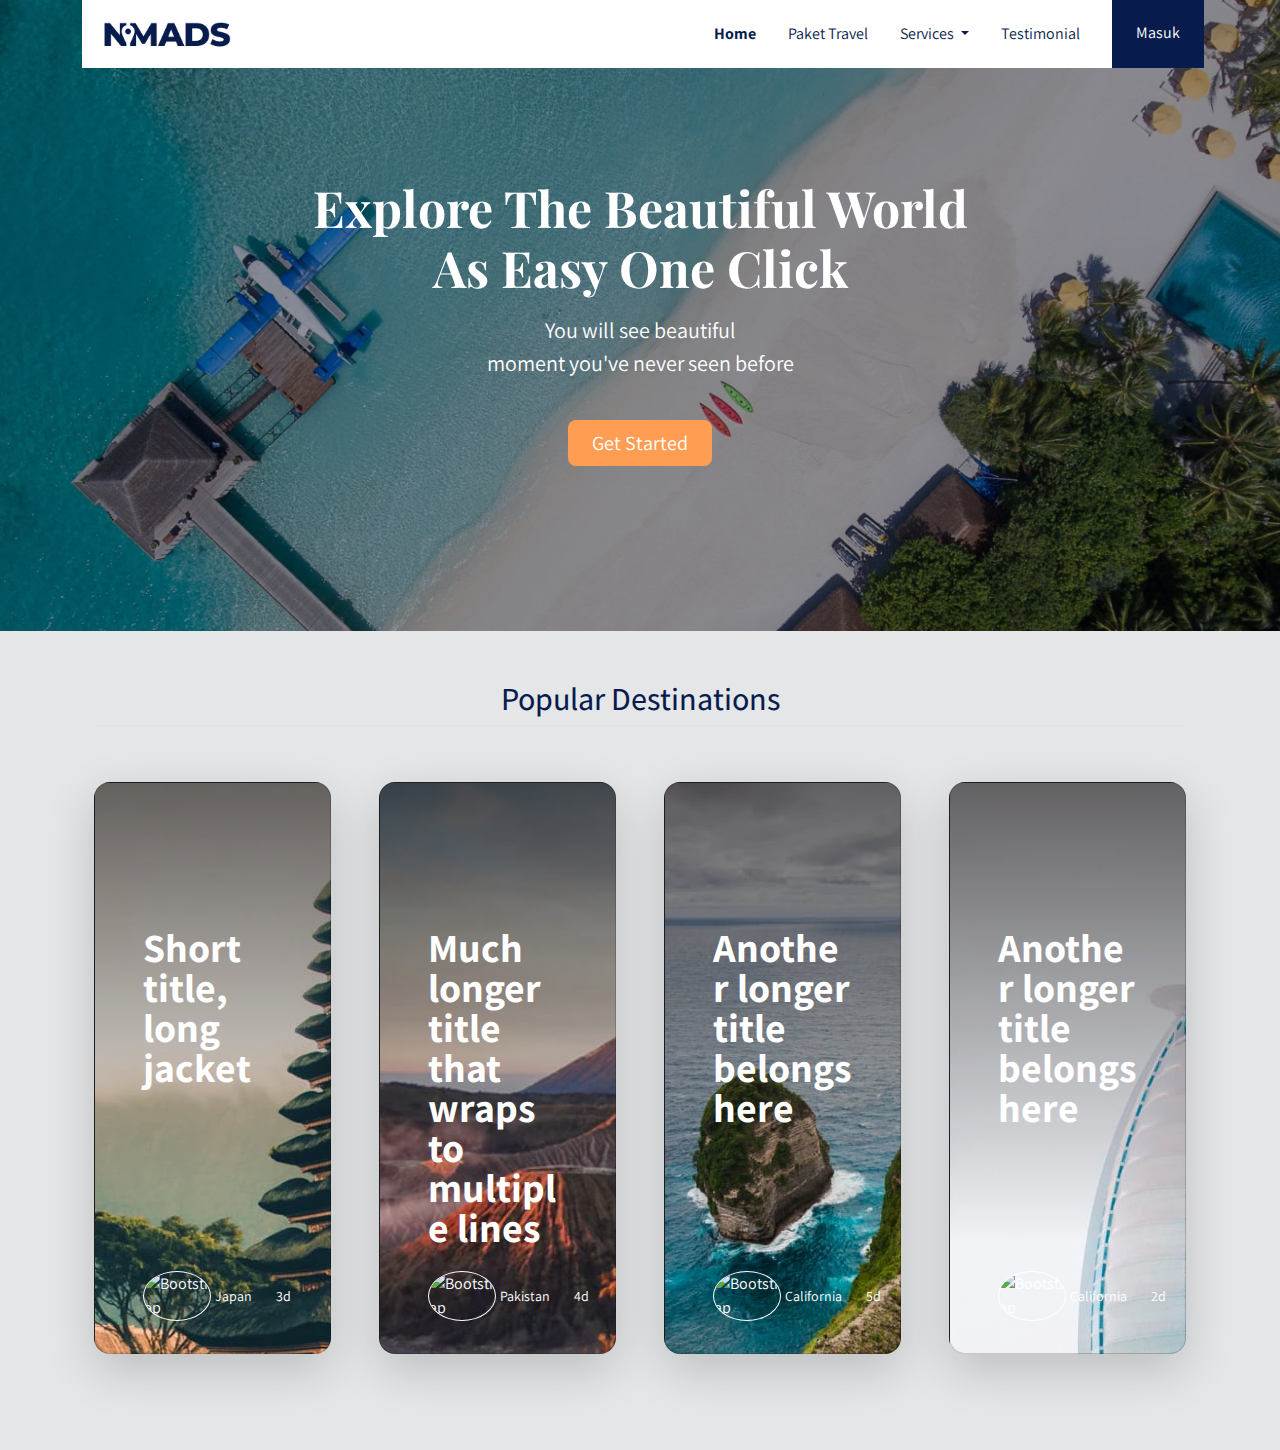
==== index.html @ 05de445e "Add popular destinations section & Remove stats section temporary until figured out" ====
<!doctype html>
<html lang="en">
<head>
    <meta charset="UTF-8">
    <meta name="viewport"
          content="width=device-width, user-scalable=no, initial-scale=1.0, maximum-scale=1.0, minimum-scale=1.0">
    <meta http-equiv="X-UA-Compatible" content="ie=edge">
    <title>Document</title>
    <link rel="stylesheet" href="frontend/libraries/bootstrap/css/bootstrap.css">
    <link rel="preconnect" href="https://fonts.googleapis.com">
    <link rel="preconnect" href="https://fonts.gstatic.com" crossorigin>
    <link href="https://fonts.googleapis.com/css2?family=Assistant:wght@200;300;400;500;600;700;800&family=Playfair+Display:ital,wght@0,400;0,500;0,600;0,700;0,800;1,400;1,500;1,600&display=swap"
          rel="stylesheet">
    <link rel="stylesheet" href="https://cdnjs.cloudflare.com/ajax/libs/font-awesome/6.2.0/css/all.min.css" integrity="sha512-xh6O/CkQoPOWDdYTDqeRdPCVd1SpvCA9XXcUnZS2FmJNp1coAFzvtCN9BmamE+4aHK8yyUHUSCcJHgXloTyT2A==" crossorigin="anonymous" referrerpolicy="no-referrer" />
    <link rel="stylesheet" href="frontend/styles/main.css">
</head>
<body>
<!-- Navbar desktop -->
<div class="container d-none d-md-none d-lg-block">
    <nav class="navbar navbar-expand-lg navbar-light bg-white">
        <div class="container-fluid">
            <a class="navbar-brand mx-md-2" href="#">
                <img src="frontend/images/logo@2x.png" alt="">
            </a>
            <button class="navbar-toggler" type="button" data-bs-toggle="collapse" data-bs-target="#navbarNavDropdown"
                    aria-controls="navbarNavDropdown" aria-expanded="false" aria-label="Toggle navigation">
                <span class="navbar-toggler-icon"></span>
            </button>
            <div class="collapse navbar-collapse" id="navbarNavDropdown">
                <ul class="navbar-nav ms-auto me-3">
                    <li class="nav-item mx-md-2">
                        <a class="nav-link active" aria-current="page" href="#">Home</a>
                    </li>
                    <li class="nav-item mx-md-2">
                        <a class="nav-link" href="#">Paket Travel</a>
                    </li>
                    <li class="nav-item dropdown mx-md-2">
                        <a class="nav-link dropdown-toggle" href="#" id="navbarDropdownMenuLink" role="button"
                           data-bs-toggle="dropdown" aria-expanded="false">
                            Services
                        </a>
                        <ul class="dropdown-menu" aria-labelledby="navbarDropdownMenuLink">
                            <li><a class="dropdown-item" href="#">Action</a></li>
                            <li><a class="dropdown-item" href="#">Another action</a></li>
                            <li><a class="dropdown-item" href="#">Something else here</a></li>
                        </ul>
                    </li>
                    <li class="nav-item mx-md-2">
                        <a class="nav-link" href="#">Testimonial</a>
                    </li>
                </ul>
                <!-- Mobile Button -->
                <form action="" class="form-inline d-sm-block d-lg-none mx-md-2">
                    <div class="d-grid">
                        <button class="btn btn-login-mobile mt-sm-0 px-4 my-2 btn-lg" type="button">Masuk</button>
                    </div>
                </form>

                <!-- Desktop Button -->
                <form action="" class="form-inline my-2 my-lg-0 d-none d-lg-block">
                    <button class="btn btn-login-desktop btn-navbar-right my-2 my-sm-0 px-4">
                        Masuk
                    </button>
                </form>
            </div>
        </div>
    </nav>
</div>

<!--Navbar mobile -->
<div class="d-lg-none">
    <nav class="navbar navbar-expand-lg navbar-light bg-white sticky-top">
        <div class="container-fluid">
            <a class="navbar-brand mx-md-2" href="#">
                <img src="frontend/images/logo@2x.png" alt="">
            </a>
            <button class="navbar-toggler" type="button" data-bs-toggle="collapse" data-bs-target="#navbarNavDropdown"
                    aria-controls="navbarNavDropdown" aria-expanded="false" aria-label="Toggle navigation">
                <span class="navbar-toggler-icon"></span>
            </button>
            <div class="collapse navbar-collapse" id="navbarNavDropdown">
                <ul class="navbar-nav ms-auto me-3">
                    <li class="nav-item mx-md-2">
                        <a class="nav-link active" aria-current="page" href="#">Home</a>
                    </li>
                    <li class="nav-item mx-md-2">
                        <a class="nav-link" href="#">Paket Travel</a>
                    </li>
                    <li class="nav-item dropdown mx-md-2">
                        <a class="nav-link dropdown-toggle" href="#" id="navbarDropdownMenuLink" role="button" data-bs-toggle="dropdown" aria-expanded="false">
                            Services
                        </a>
                        <ul class="dropdown-menu" aria-labelledby="navbarDropdownMenuLink">
                            <li><a class="dropdown-item" href="#">Action</a></li>
                            <li><a class="dropdown-item" href="#">Another action</a></li>
                            <li><a class="dropdown-item" href="#">Something else here</a></li>
                        </ul>
                    </li>
                    <li class="nav-item mx-md-2">
                        <a class="nav-link" href="#">Testimonial</a>
                    </li>
                </ul>
                <!-- Mobile Button -->
                <form action="" class="form-inline d-sm-block d-lg-none mx-md-2">
                    <div class="d-grid">
                        <button class="btn btn-login-mobile" type="button">Masuk</button>
                    </div>
                </form>
            </div>
        </div>
    </nav>
</div>


<!-- Header -->
<header class="text-center">
    <h1>
        Explore The Beautiful World <br> As Easy One Click
    </h1>
    <p class="mt-3">You will see beautiful <br> moment you've never seen before</p>
    <a href="#" class="btn-get-started btn px-4 mt-4 border-0 btn-lg">
        Get Started
    </a>
</header>
<main>

<!-- Popular section-->
    <section class="section-popular" id="popular">
        <div class="container px-4 py-5" id="custom-cards">
            <h2 class="pb-2 border-bottom text-center section-popular-heading">Popular Destinations</h2>
            <div class="row row-cols-1 row-cols-lg-4 align-items-stretch g-5 py-5">
                <div class="col">
                    <a href="#" class="text-decoration-none">
                    <div class="card card-cover h-100 overflow-hidden text-bg-dark rounded-4 shadow-lg" style="background-image: url('frontend/images/travel-1@2x.jpg'); background-repeat: no-repeat;">
                        <div class="d-flex flex-column h-100 p-5 pb-3 text-white text-shadow-1">
                            <h2 class="pt-5 mt-5 mb-4 display-6 lh-1 fw-bold">Short title, long jacket</h2>
                            <ul class="d-flex list-unstyled mt-auto">
                                <li class="me-auto">
                                    <img src="https://randomuser.me/api/portraits/med/men/72.jpg" alt="Bootstrap" width="32" height="32" class="rounded-circle border border-white">
                                </li>
                                <li class="d-flex align-items-center me-3">
                                    <i class="fa-solid fa-map-pin me-1"></i>
                                    <small>Japan</small>
                                </li>
                                <li class="d-flex align-items-center">
                                    <i class="fa-solid fa-calendar-days me-2"></i>
                                    <small>3d</small>
                                </li>
                            </ul>
                        </div>
                    </div>
                    </a>
                </div>

                <div class="col">
                    <a href="#" class="text-decoration-none">
                    <div class="card card-cover h-100 overflow-hidden text-bg-dark rounded-4 shadow-lg" style="background-image: url('frontend/images/travel-2@2x.jpg'); background-repeat: no-repeat">
                        <div class="d-flex flex-column h-100 p-5 pb-3 text-white text-shadow-1">
                            <h2 class="pt-5 mt-5 mb-4 display-6 lh-1 fw-bold">Much longer title that wraps to multiple lines</h2>
                            <ul class="d-flex list-unstyled mt-auto">
                                <li class="me-auto">
                                    <img src="https://randomuser.me/api/portraits/med/men/75.jpg" alt="Bootstrap" width="32" height="32" class="rounded-circle border border-white">
                                </li>
                                <li class="d-flex align-items-center me-3">
                                    <i class="fa-solid fa-map-pin me-1"></i>
                                    <small>Pakistan</small>
                                </li>
                                <li class="d-flex align-items-center">
                                    <i class="fa-solid fa-calendar-days me-2"></i>
                                    <small>4d</small>
                                </li>
                            </ul>
                        </div>
                    </div>
                    </a>
                </div>
                <div class="col">
                    <a href="#" class="text-decoration-none">
                    <div class="card card-cover h-100 overflow-hidden text-bg-dark rounded-4 shadow-lg" style="background-image: url('frontend/images/travel-3@2x.jpg'); background-repeat: no-repeat;">
                        <div class="d-flex flex-column h-100 p-5 pb-3 text-shadow-1">
                            <h2 class="pt-5 mt-5 mb-4 display-6 lh-1 fw-bold">Another longer title belongs here</h2>
                            <ul class="d-flex list-unstyled mt-auto">
                                <li class="me-auto">
                                    <img src="https://randomuser.me/api/portraits/med/men/71.jpg" alt="Bootstrap" width="32" height="32" class="rounded-circle border border-white">
                                </li>
                                <li class="d-flex align-items-center me-3">
                                    <i class="fa-solid fa-map-pin me-1"></i>
                                    <small>California</small>
                                </li>
                                <li class="d-flex align-items-center">
                                    <i class="fa-solid fa-calendar-days me-2"></i>
                                    <small>5d</small>
                                </li>
                            </ul>
                        </div>
                    </div>
                    </a>
                </div>
                <div class="col">
                    <a href="#" class="text-decoration-none">
                        <div class="card card-cover h-100 overflow-hidden text-bg-dark rounded-4 shadow-lg" style="background-image: url('frontend/images/travel-4@2x.jpg'); background-repeat: no-repeat;">
                            <div class="d-flex flex-column h-100 p-5 pb-3 text-shadow-1">
                                <h2 class="pt-5 mt-5 mb-4 display-6 lh-1 fw-bold">Another longer title belongs here</h2>
                                <ul class="d-flex list-unstyled mt-auto">
                                    <li class="me-auto">
                                        <img src="https://randomuser.me/api/portraits/med/men/80.jpg" alt="Bootstrap" width="32" height="32" class="rounded-circle border border-white">
                                    </li>
                                    <li class="d-flex align-items-center me-3">
                                        <i class="fa-solid fa-map-pin me-1"></i>
                                        <small>California</small>
                                    </li>
                                    <li class="d-flex align-items-center">
                                        <i class="fa-solid fa-calendar-days me-2"></i>
                                        <small>2d</small>
                                    </li>
                                </ul>
                            </div>
                        </div>
                    </a>
                </div>
            </div>
        </div>
    </section>
</main>


<script src="frontend/libraries/jquery/jquery-3.6.1.min.js"></script>
<script src="frontend/libraries/bootstrap/js/bootstrap.bundle.js"></script>
<script src="frontend/libraries/retina-js/retina.min.js"></script>
</body>
</html>
---- frontend/styles/main.css ----
body {
  background-color: #E4E6E8;
  font-family: "Assistant", sans-serif;
  color: #071C4D;
}

.navbar-brand img {
  max-height: 40px;
}

.navbar-light .navbar-nav .nav-link {
  color: #071C4D;
}
.navbar-light .navbar-nav .nav-link.active {
  font-weight: bold;
  color: #071C4D !important;
}

.btn-navbar-right {
  margin-top: -10px !important;
  margin-bottom: -8px !important;
  margin-right: -18px !important;
  height: 70px;
  border-radius: 0;
}

.btn-login-desktop {
  background-color: #071C4D !important;
  color: #fff !important;
  border: none !important;
}
.btn-login-desktop:hover {
  background-color: #1e3771 !important;
  color: #fff;
  border: none !important;
}

.btn-login-mobile {
  background-color: #071C4D !important;
  color: #fff !important;
  border: none !important;
}
.btn-login-mobile:hover {
  background-color: #1e3771 !important;
  color: #fff !important;
  border: none !important;
}

header {
  padding: 180px 0 165px;
  background-image: url("../images/header-background@2x.jpg");
  background-size: cover;
  margin-top: -70px;
}
header h1, header p {
  color: #fff;
}
header h1 {
  font-family: "playfair display", serif;
  font-weight: bold;
  font-size: 50px;
}
header p {
  font-size: 22px;
}
header .btn-get-started {
  background-color: #ff9e53 !important;
  color: #fff !important;
}
header .btn-get-started:hover {
  background-color: #ffaa69 !important;
  color: #fff !important;
}

.section-stats {
  margin-top: -65px;
}
.section-stats .stats-detail {
  padding-top: 15px;
  background-color: #ffffff;
  padding-left: 20px;
}
.section-stats h2 {
  font-size: 30px;
  margin-bottom: 0;
}
.section-stats p {
  font-size: 20px;
  font-weight: lighter;
}
@media (max-width: 767.98px) {
  .section-stats .stats-detail {
    border: none;
    border-radius: 0 !important;
  }
  .section-stats h2 {
    font-size: 25px;
  }
  .section-stats p {
    font-size: 15px;
  }
  .section-stats i {
    font-size: 20px;
    color: #0F3460;
  }
}
@media (min-width: 991.98px) {
  .section-stats .stats-detail {
    border: none;
    margin-left: 60px;
  }
  .section-stats .stats-detail i {
    font-size: 25px;
    margin-right: 20px;
    color: #0F3460;
  }
}

/*# sourceMappingURL=main.css.map */
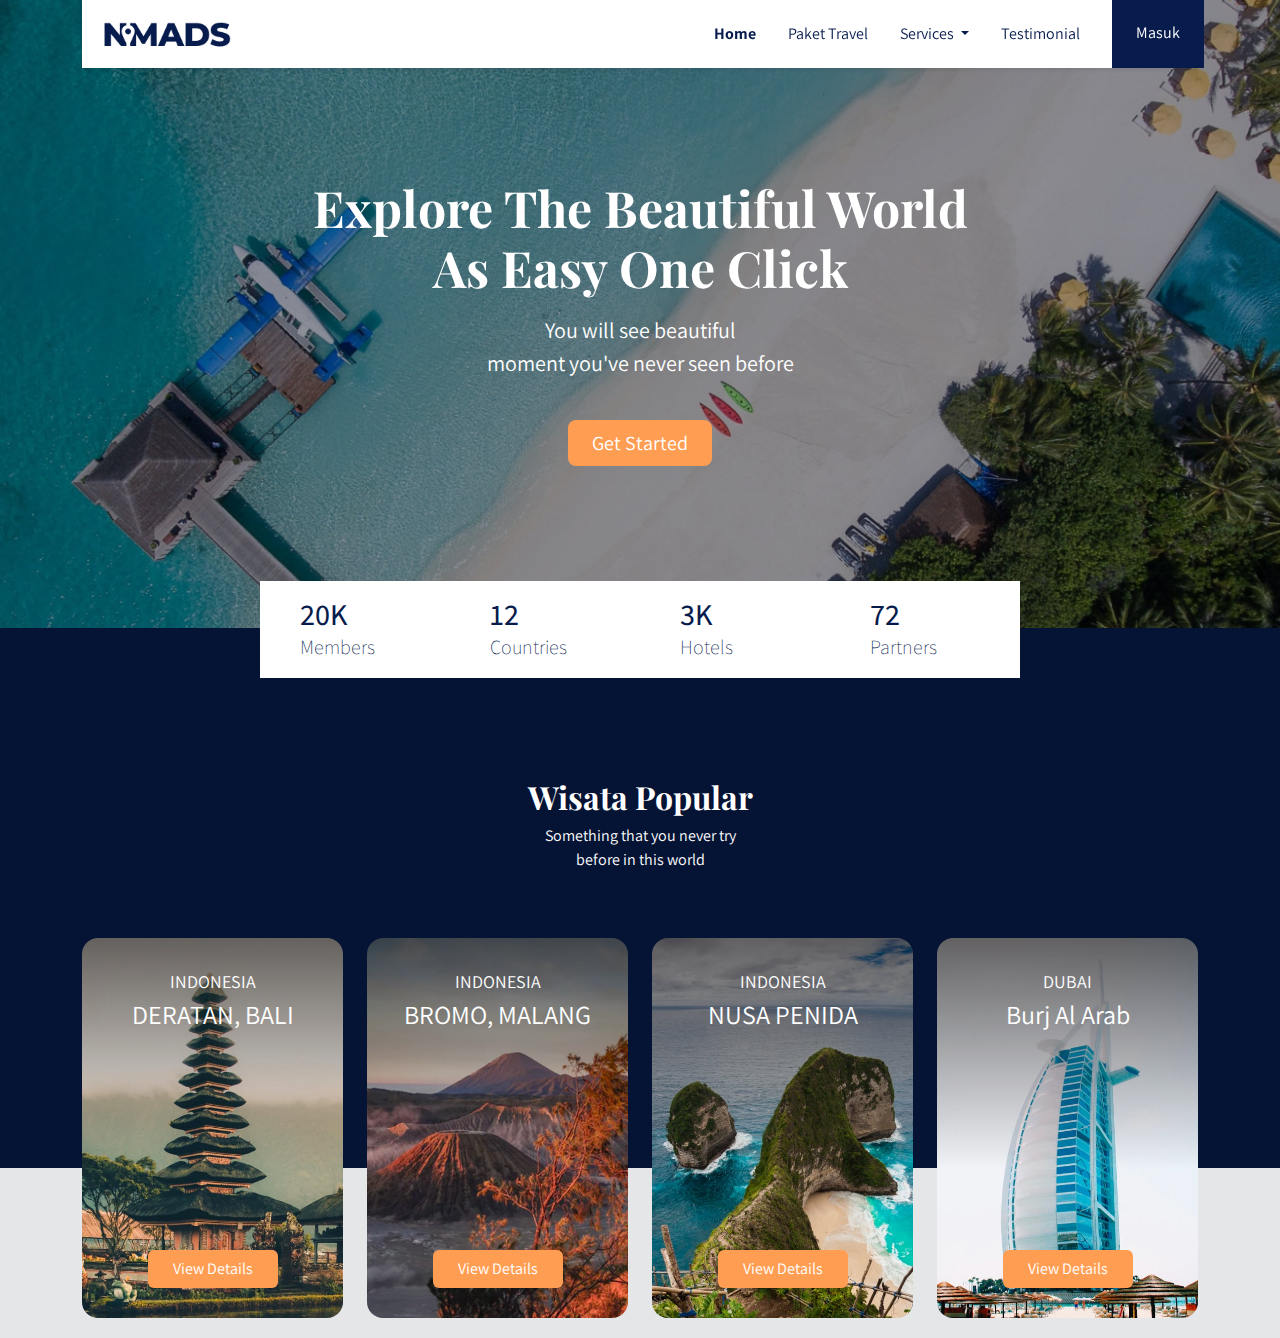
==== commit f29b2dd1: "Redesign popular dest and add stats sect" ====
--- a/index.html
+++ b/index.html
@@ -11,13 +11,15 @@
     <link rel="preconnect" href="https://fonts.gstatic.com" crossorigin>
     <link href="https://fonts.googleapis.com/css2?family=Assistant:wght@200;300;400;500;600;700;800&family=Playfair+Display:ital,wght@0,400;0,500;0,600;0,700;0,800;1,400;1,500;1,600&display=swap"
           rel="stylesheet">
-    <link rel="stylesheet" href="https://cdnjs.cloudflare.com/ajax/libs/font-awesome/6.2.0/css/all.min.css" integrity="sha512-xh6O/CkQoPOWDdYTDqeRdPCVd1SpvCA9XXcUnZS2FmJNp1coAFzvtCN9BmamE+4aHK8yyUHUSCcJHgXloTyT2A==" crossorigin="anonymous" referrerpolicy="no-referrer" />
+    <link rel="stylesheet" href="https://cdnjs.cloudflare.com/ajax/libs/font-awesome/6.2.0/css/all.min.css"
+          integrity="sha512-xh6O/CkQoPOWDdYTDqeRdPCVd1SpvCA9XXcUnZS2FmJNp1coAFzvtCN9BmamE+4aHK8yyUHUSCcJHgXloTyT2A=="
+          crossorigin="anonymous" referrerpolicy="no-referrer"/>
     <link rel="stylesheet" href="frontend/styles/main.css">
 </head>
 <body>
 <!-- Navbar desktop -->
-<div class="container d-none d-md-none d-lg-block">
-    <nav class="navbar navbar-expand-lg navbar-light bg-white">
+<div class="container d-none d-md-none d-lg-block sticky-top">
+    <nav class="navbar navbar-expand-lg navbar-light bg-white shadow-sm">
         <div class="container-fluid">
             <a class="navbar-brand mx-md-2" href="#">
                 <img src="frontend/images/logo@2x.png" alt="">
@@ -68,7 +70,7 @@
 </div>
 
 <!--Navbar mobile -->
-<div class="d-lg-none">
+<div class="d-lg-none sticky-top">
     <nav class="navbar navbar-expand-lg navbar-light bg-white sticky-top">
         <div class="container-fluid">
             <a class="navbar-brand mx-md-2" href="#">
@@ -87,7 +89,8 @@
                         <a class="nav-link" href="#">Paket Travel</a>
                     </li>
                     <li class="nav-item dropdown mx-md-2">
-                        <a class="nav-link dropdown-toggle" href="#" id="navbarDropdownMenuLink" role="button" data-bs-toggle="dropdown" aria-expanded="false">
+                        <a class="nav-link dropdown-toggle" href="#" id="navbarDropdownMenuLink" role="button"
+                           data-bs-toggle="dropdown" aria-expanded="false">
                             Services
                         </a>
                         <ul class="dropdown-menu" aria-labelledby="navbarDropdownMenuLink">
@@ -123,100 +126,98 @@
     </a>
 </header>
 <main>
-
-<!-- Popular section-->
+    <div class="container">
+        <section class="section-stats row justify-content-center " id="stats">
+            <div class="col-3 col-md-2 stats-detail">
+                <h2>20K</h2>
+                <p>Members</p>
+            </div>
+            <div class="col-3 col-md-2 stats-detail">
+                <h2>12</h2>
+                <p>Countries</p>
+            </div>
+            <div class="col-3 col-md-2 stats-detail">
+                <h2>3K</h2>
+                <p>Hotels</p>
+            </div>
+            <div class="col-3 col-md-2 stats-detail">
+                <h2>72</h2>
+                <p>Partners</p>
+            </div>
+        </section>
+    </div>
     <section class="section-popular" id="popular">
-        <div class="container px-4 py-5" id="custom-cards">
-            <h2 class="pb-2 border-bottom text-center section-popular-heading">Popular Destinations</h2>
-            <div class="row row-cols-1 row-cols-lg-4 align-items-stretch g-5 py-5">
-                <div class="col">
-                    <a href="#" class="text-decoration-none">
-                    <div class="card card-cover h-100 overflow-hidden text-bg-dark rounded-4 shadow-lg" style="background-image: url('frontend/images/travel-1@2x.jpg'); background-repeat: no-repeat;">
-                        <div class="d-flex flex-column h-100 p-5 pb-3 text-white text-shadow-1">
-                            <h2 class="pt-5 mt-5 mb-4 display-6 lh-1 fw-bold">Short title, long jacket</h2>
-                            <ul class="d-flex list-unstyled mt-auto">
-                                <li class="me-auto">
-                                    <img src="https://randomuser.me/api/portraits/med/men/72.jpg" alt="Bootstrap" width="32" height="32" class="rounded-circle border border-white">
-                                </li>
-                                <li class="d-flex align-items-center me-3">
-                                    <i class="fa-solid fa-map-pin me-1"></i>
-                                    <small>Japan</small>
-                                </li>
-                                <li class="d-flex align-items-center">
-                                    <i class="fa-solid fa-calendar-days me-2"></i>
-                                    <small>3d</small>
-                                </li>
-                            </ul>
-                        </div>
-                    </div>
-                    </a>
-                </div>
-
-                <div class="col">
-                    <a href="#" class="text-decoration-none">
-                    <div class="card card-cover h-100 overflow-hidden text-bg-dark rounded-4 shadow-lg" style="background-image: url('frontend/images/travel-2@2x.jpg'); background-repeat: no-repeat">
-                        <div class="d-flex flex-column h-100 p-5 pb-3 text-white text-shadow-1">
-                            <h2 class="pt-5 mt-5 mb-4 display-6 lh-1 fw-bold">Much longer title that wraps to multiple lines</h2>
-                            <ul class="d-flex list-unstyled mt-auto">
-                                <li class="me-auto">
-                                    <img src="https://randomuser.me/api/portraits/med/men/75.jpg" alt="Bootstrap" width="32" height="32" class="rounded-circle border border-white">
-                                </li>
-                                <li class="d-flex align-items-center me-3">
-                                    <i class="fa-solid fa-map-pin me-1"></i>
-                                    <small>Pakistan</small>
-                                </li>
-                                <li class="d-flex align-items-center">
-                                    <i class="fa-solid fa-calendar-days me-2"></i>
-                                    <small>4d</small>
-                                </li>
-                            </ul>
-                        </div>
-                    </div>
-                    </a>
-                </div>
-                <div class="col">
-                    <a href="#" class="text-decoration-none">
-                    <div class="card card-cover h-100 overflow-hidden text-bg-dark rounded-4 shadow-lg" style="background-image: url('frontend/images/travel-3@2x.jpg'); background-repeat: no-repeat;">
-                        <div class="d-flex flex-column h-100 p-5 pb-3 text-shadow-1">
-                            <h2 class="pt-5 mt-5 mb-4 display-6 lh-1 fw-bold">Another longer title belongs here</h2>
-                            <ul class="d-flex list-unstyled mt-auto">
-                                <li class="me-auto">
-                                    <img src="https://randomuser.me/api/portraits/med/men/71.jpg" alt="Bootstrap" width="32" height="32" class="rounded-circle border border-white">
-                                </li>
-                                <li class="d-flex align-items-center me-3">
-                                    <i class="fa-solid fa-map-pin me-1"></i>
-                                    <small>California</small>
-                                </li>
-                                <li class="d-flex align-items-center">
-                                    <i class="fa-solid fa-calendar-days me-2"></i>
-                                    <small>5d</small>
-                                </li>
-                            </ul>
-                        </div>
-                    </div>
-                    </a>
-                </div>
-                <div class="col">
-                    <a href="#" class="text-decoration-none">
-                        <div class="card card-cover h-100 overflow-hidden text-bg-dark rounded-4 shadow-lg" style="background-image: url('frontend/images/travel-4@2x.jpg'); background-repeat: no-repeat;">
-                            <div class="d-flex flex-column h-100 p-5 pb-3 text-shadow-1">
-                                <h2 class="pt-5 mt-5 mb-4 display-6 lh-1 fw-bold">Another longer title belongs here</h2>
-                                <ul class="d-flex list-unstyled mt-auto">
-                                    <li class="me-auto">
-                                        <img src="https://randomuser.me/api/portraits/med/men/80.jpg" alt="Bootstrap" width="32" height="32" class="rounded-circle border border-white">
-                                    </li>
-                                    <li class="d-flex align-items-center me-3">
-                                        <i class="fa-solid fa-map-pin me-1"></i>
-                                        <small>California</small>
-                                    </li>
-                                    <li class="d-flex align-items-center">
-                                        <i class="fa-solid fa-calendar-days me-2"></i>
-                                        <small>2d</small>
-                                    </li>
-                                </ul>
-                            </div>
-                        </div>
-                    </a>
+        <div class="container">
+            <div class="row">
+                <div class="col text-center section-popular-heading">
+                    <h2>Wisata Popular</h2>
+                    <p>
+                        Something that you never try
+                        <br/>
+                        before in this world
+                    </p>
+                </div>
+            </div>
+        </div>
+    </section>
+    <section class="section-popular-content" id="popularContent">
+        <div class="container">
+            <div class="section-popular-travel row justify-content-center ">
+                <div class="col-sm-6 col-md-4 col-lg-3 ">
+                    <div
+                            class="card-travel text-center d-flex flex-column rounded-4"
+                            style="background-image: url('frontend/images/travel-1@2x.jpg');"
+                    >
+                        <div class="travel-country">INDONESIA</div>
+                        <div class="travel-location">DERATAN, BALI</div>
+                        <div class="travel-button mt-auto">
+                            <a href="details.html" class="btn btn-travel-details px-4">
+                                View Details
+                            </a>
+                        </div>
+                    </div>
+                </div>
+                <div class="col-sm-6 col-md-4 col-lg-3">
+                    <div
+                            class="card-travel text-center d-flex flex-column rounded-4"
+                            style="background-image: url('frontend/images/travel-2@2x.jpg');"
+                    >
+                        <div class="travel-country">INDONESIA</div>
+                        <div class="travel-location">BROMO, MALANG</div>
+                        <div class="travel-button mt-auto">
+                            <a href="details.html" class="btn btn-travel-details px-4">
+                                View Details
+                            </a>
+                        </div>
+                    </div>
+                </div>
+                <div class="col-sm-6 col-md-4 col-lg-3">
+                    <div
+                            class="card-travel text-center d-flex flex-column rounded-4"
+                            style="background-image: url('frontend/images/travel-3@2x.jpg');"
+                    >
+                        <div class="travel-country">INDONESIA</div>
+                        <div class="travel-location">NUSA PENIDA</div>
+                        <div class="travel-button mt-auto">
+                            <a href="details.html" class="btn btn-travel-details px-4">
+                                View Details
+                            </a>
+                        </div>
+                    </div>
+                </div>
+                <div class="col-sm-6 col-md-4 col-lg-3">
+                    <div
+                            class="card-travel text-center d-flex flex-column rounded-4"
+                            style="background-image: url('frontend/images/travel-4@2x.jpg');"
+                    >
+                        <div class="travel-country">DUBAI</div>
+                        <div class="travel-location">Burj Al Arab</div>
+                        <div class="travel-button mt-auto">
+                            <a href="details.html" class="btn btn-travel-details px-4">
+                                View Details
+                            </a>
+                        </div>
+                    </div>
                 </div>
             </div>
         </div>
--- a/frontend/styles/main.css
+++ b/frontend/styles/main.css
@@ -73,12 +73,12 @@
 }
 
 .section-stats {
-  margin-top: -65px;
+  margin-top: -50px;
 }
 .section-stats .stats-detail {
   padding-top: 15px;
-  background-color: #ffffff;
-  padding-left: 20px;
+  background: #fff;
+  padding-left: 40px;
 }
 .section-stats h2 {
   font-size: 30px;
@@ -88,32 +88,47 @@
   font-size: 20px;
   font-weight: lighter;
 }
-@media (max-width: 767.98px) {
-  .section-stats .stats-detail {
-    border: none;
-    border-radius: 0 !important;
-  }
-  .section-stats h2 {
-    font-size: 25px;
-  }
-  .section-stats p {
-    font-size: 15px;
-  }
-  .section-stats i {
-    font-size: 20px;
-    color: #0F3460;
-  }
+
+.section-popular {
+  min-height: 540px;
+  background: #051334;
+  margin-top: -50px;
+  margin-bottom: -230px;
 }
-@media (min-width: 991.98px) {
-  .section-stats .stats-detail {
-    border: none;
-    margin-left: 60px;
-  }
-  .section-stats .stats-detail i {
-    font-size: 25px;
-    margin-right: 20px;
-    color: #0F3460;
-  }
+.section-popular .section-popular-heading {
+  margin-top: 150px;
+}
+.section-popular .section-popular-heading h2,
+.section-popular .section-popular-heading p {
+  color: #fff;
+}
+.section-popular .section-popular-heading h2 {
+  font-family: "Playfair Display", serif;
+  font-weight: bold;
+}
+
+.section-popular-content .section-popular-travel .card-travel {
+  min-height: 380px;
+  background: #fff;
+  color: #fff;
+  padding: 30px;
+  background-size: cover;
+  margin-bottom: 20px;
+}
+.section-popular-content .section-popular-travel .card-travel .travel-country {
+  font-size: 18px;
+  color: #fff;
+}
+.section-popular-content .section-popular-travel .card-travel .travel-location {
+  font-size: 26px;
+  color: #fff;
+}
+.section-popular-content .section-popular-travel .card-travel .travel-button .btn-travel-details {
+  background-color: #FF9E53;
+  color: #fff;
+}
+.section-popular-content .section-popular-travel .card-travel .travel-button .btn-travel-details:hover {
+  color: #fff;
 }
 
 /*# sourceMappingURL=main.css.map */
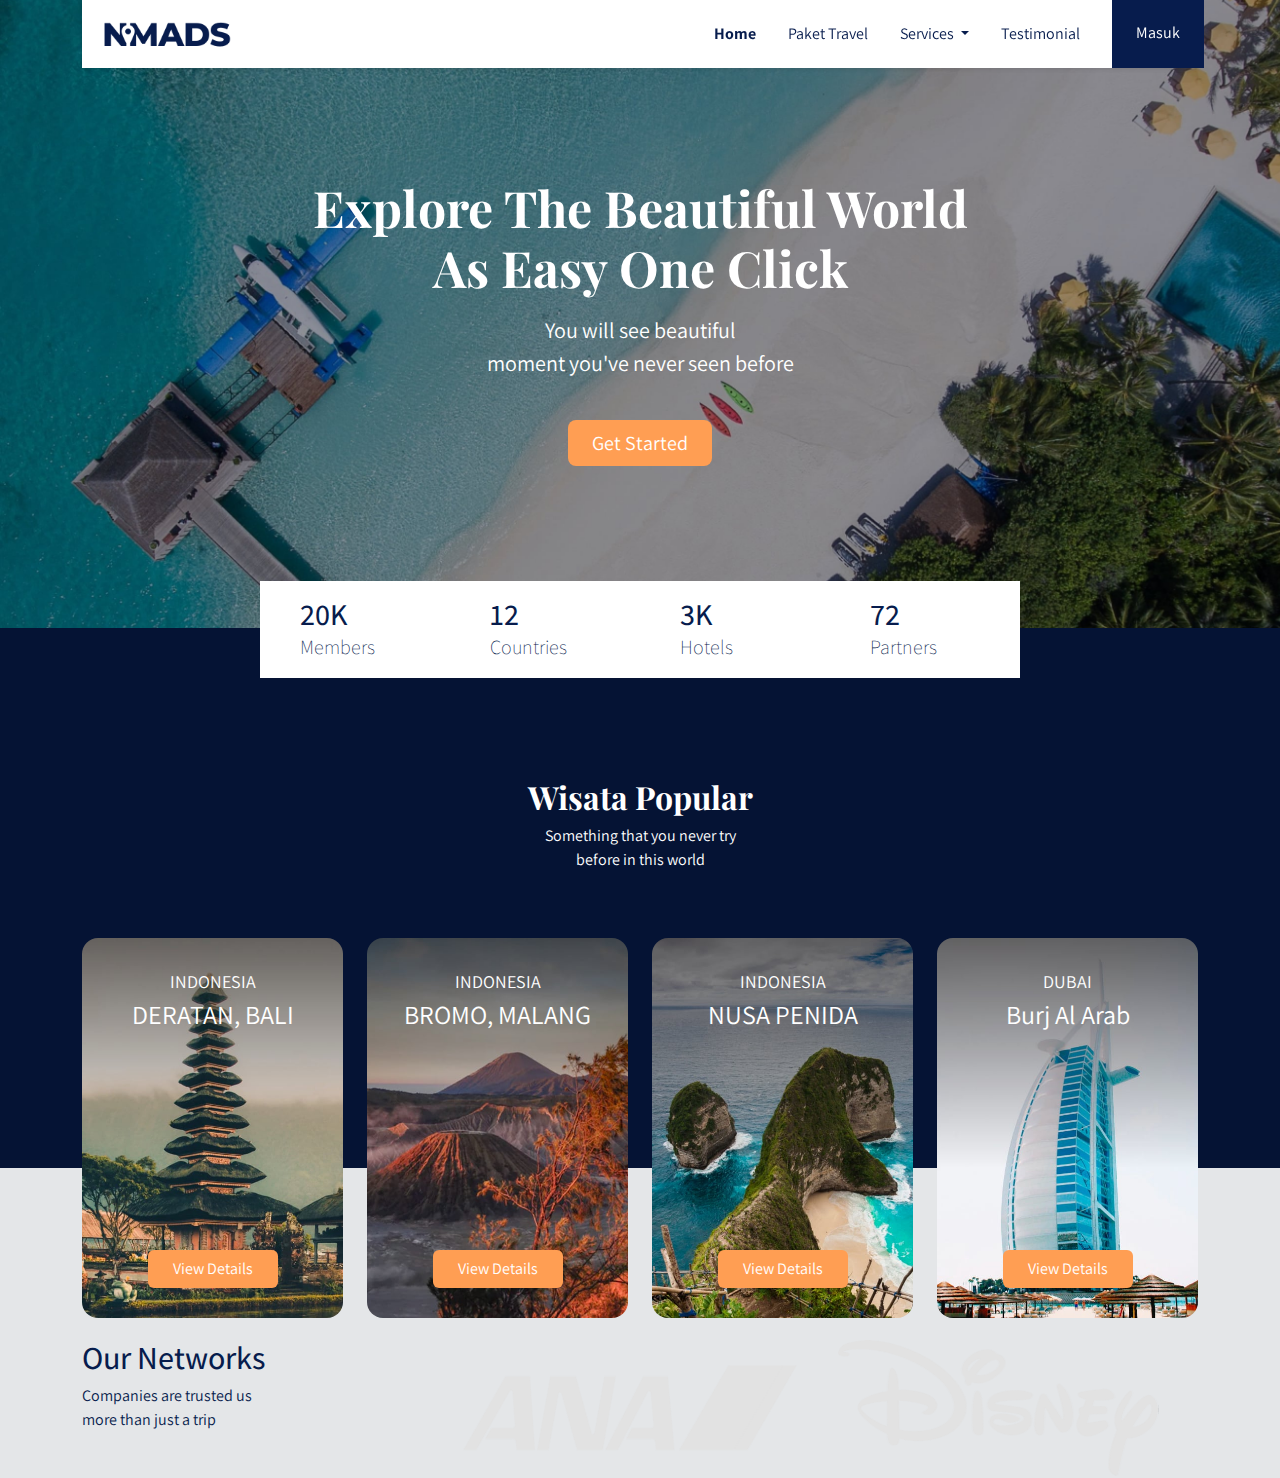
==== commit f9bf9629: "Add partner section page" ====
--- a/index.html
+++ b/index.html
@@ -222,6 +222,22 @@
             </div>
         </div>
     </section>
+    <section class="section-networks">
+        <div class="container">
+            <div class="row">
+                <div class="col-md-4">
+                    <h2>Our Networks</h2>
+                    <p>
+                        Companies are trusted us <br/>
+                        more than just a trip
+                    </p>
+                </div>
+                <div class="col-md-8 text-center">
+                    <img src="frontend/images/partner@2x.png" alt="Logo Partner" class="img-partner">
+                </div>
+            </div>
+        </div>
+    </section>
 </main>
 
 
--- a/frontend/styles/main.css
+++ b/frontend/styles/main.css
@@ -1,3 +1,7 @@
+html {
+  scroll-behavior: smooth;
+}
+
 body {
   background-color: #E4E6E8;
   font-family: "Assistant", sans-serif;
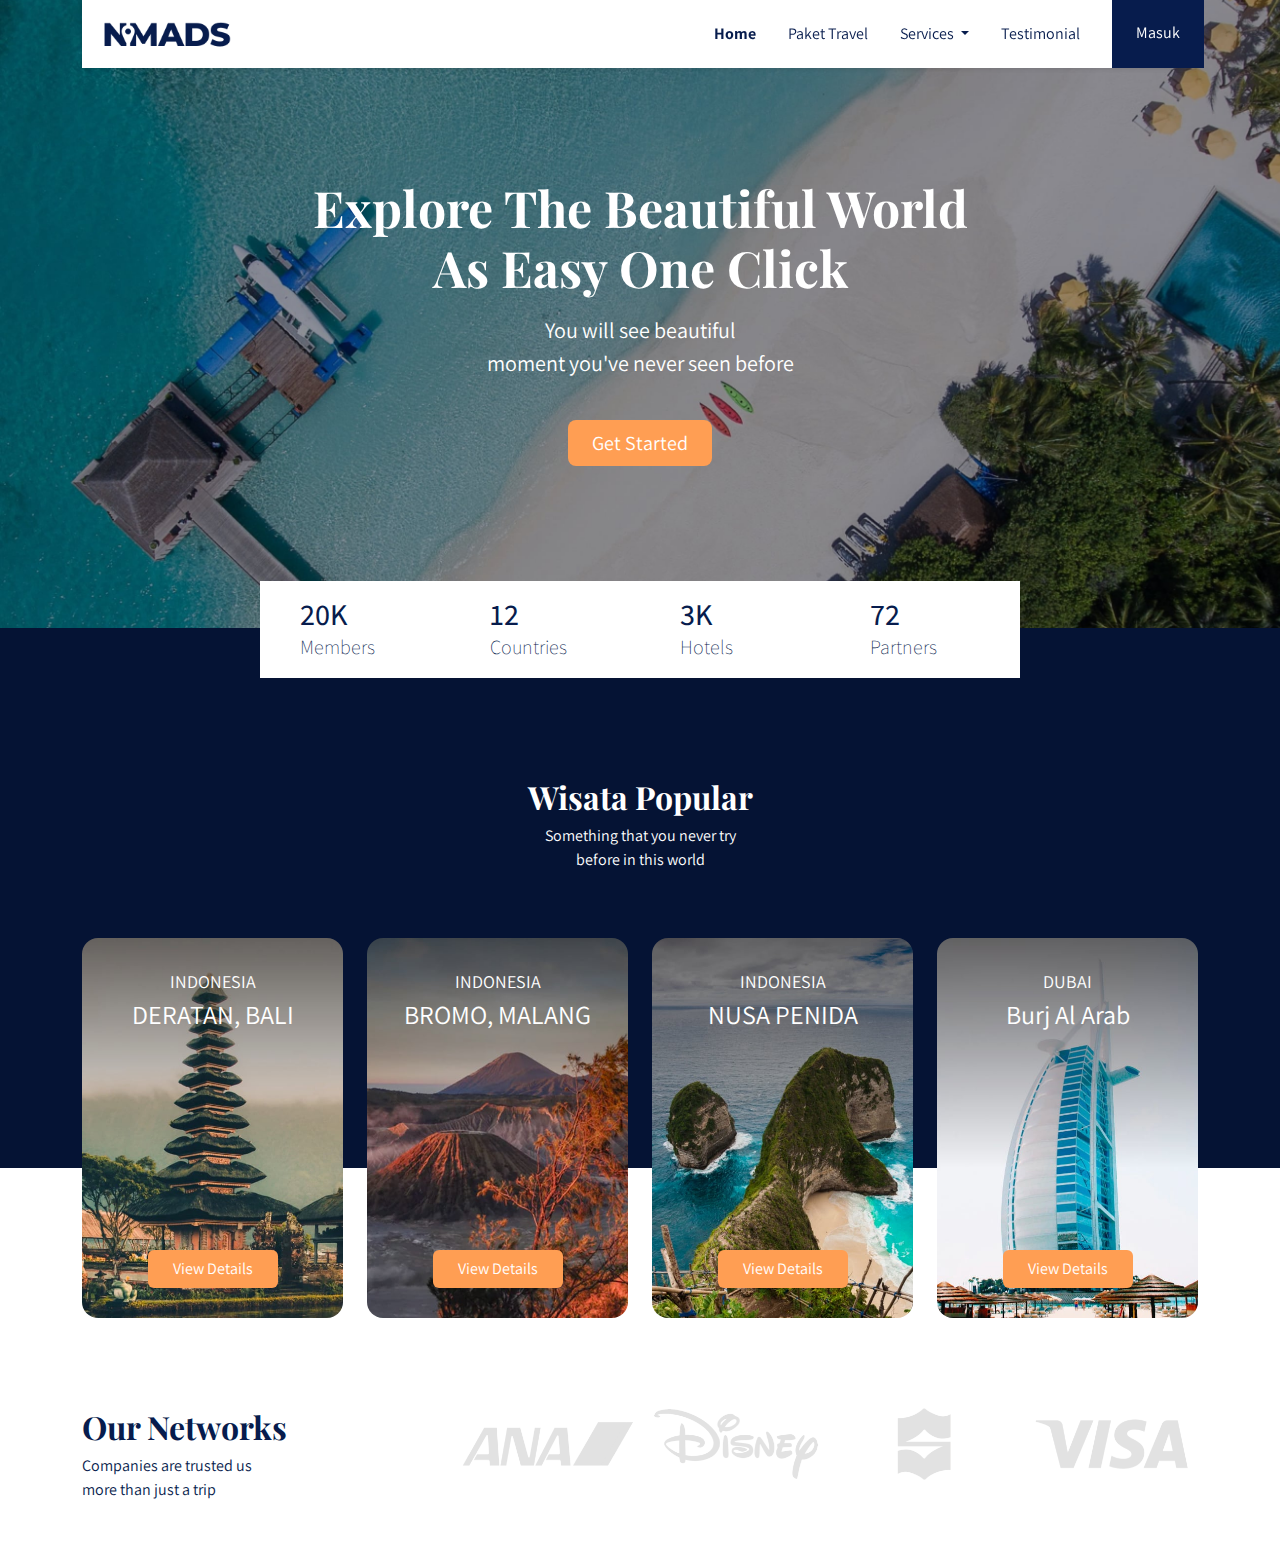
==== commit 49c4d738: "Add id on section-networks" ====
--- a/index.html
+++ b/index.html
@@ -222,7 +222,7 @@
             </div>
         </div>
     </section>
-    <section class="section-networks">
+    <section class="section-networks" id="networks">
         <div class="container">
             <div class="row">
                 <div class="col-md-4">
--- a/frontend/styles/main.css
+++ b/frontend/styles/main.css
@@ -135,4 +135,18 @@
   color: #fff;
 }
 
+.section-networks {
+  background-color: #fff;
+  margin-top: -170px;
+  padding-top: 240px;
+  padding-bottom: 50px;
+}
+.section-networks h2 {
+  font-family: "Playfair Display", serif;
+  font-weight: bold;
+}
+.section-networks img {
+  max-width: 100%;
+}
+
 /*# sourceMappingURL=main.css.map */
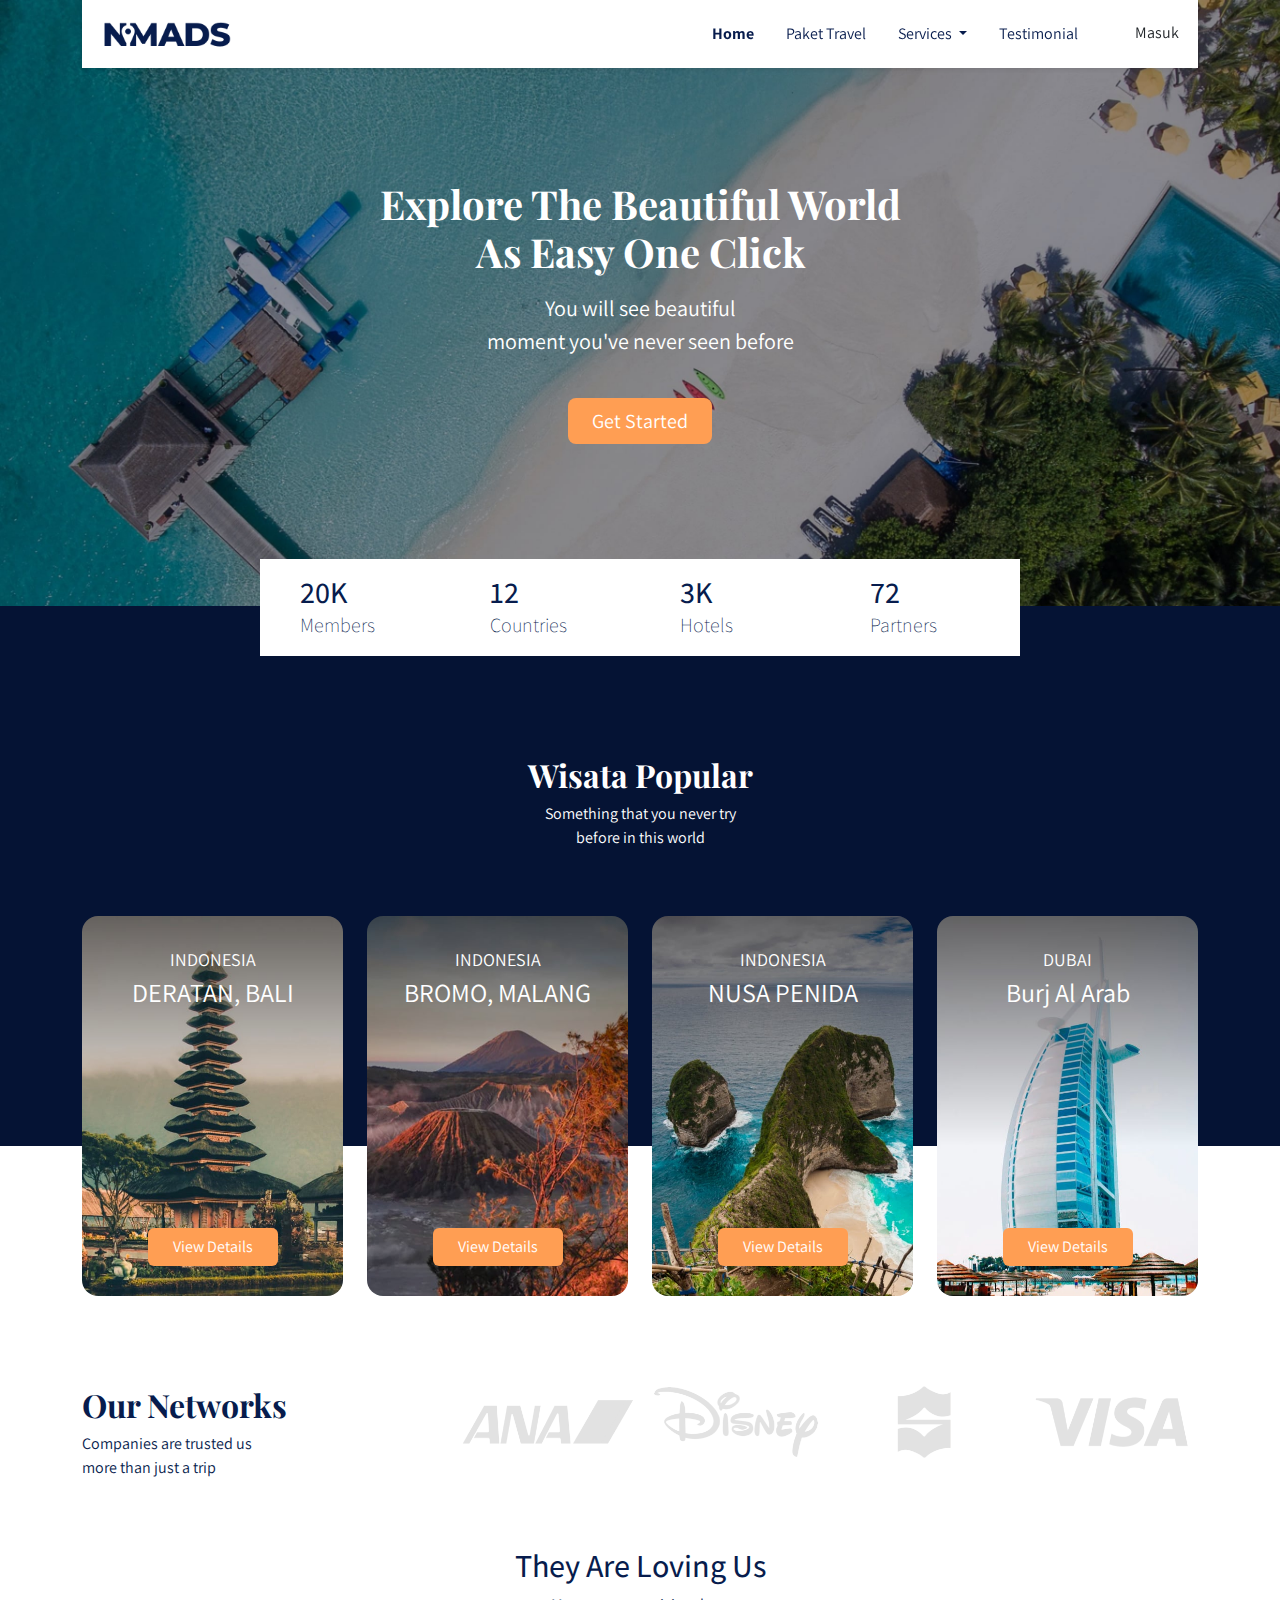
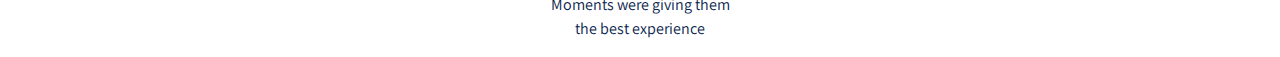
==== commit 0be4d9ab: "Add testimonial heading section and custom styling" ====
--- a/index.html
+++ b/index.html
@@ -238,6 +238,20 @@
             </div>
         </div>
     </section>
+    <section class="section-testimonial-heading" id="testimonialHeading">
+        <div class="container">
+            <div class="row">
+                <div class="col text-center">
+                    <h2>They Are Loving Us</h2>
+                    <p>
+                        Moments were giving them
+                        <br/>
+                        the best experience
+                    </p>
+                </div>
+            </div>
+        </div>
+    </section>
 </main>
 
 
--- a/frontend/styles/main.css
+++ b/frontend/styles/main.css
@@ -1,15 +1,19 @@
-html {
-  scroll-behavior: smooth;
-}
-
 body {
-  background-color: #E4E6E8;
+  background-color: #fff;
   font-family: "Assistant", sans-serif;
   color: #071C4D;
 }
 
 .navbar-brand img {
   max-height: 40px;
+}
+
+.btn-navbar-right {
+  margin-top: -10px !important;
+  margin-bottom: -8px !important;
+  margin-right: -18px !important;
+  height: 70px;
+  border-radius: 0;
 }
 
 .navbar-light .navbar-nav .nav-link {
@@ -20,60 +24,37 @@
   color: #071C4D !important;
 }
 
-.btn-navbar-right {
-  margin-top: -10px !important;
-  margin-bottom: -8px !important;
-  margin-right: -18px !important;
-  height: 70px;
-  border-radius: 0;
+.btn-login {
+  background-color: #071C4D;
+  color: #fff;
 }
-
-.btn-login-desktop {
-  background-color: #071C4D !important;
-  color: #fff !important;
-  border: none !important;
-}
-.btn-login-desktop:hover {
-  background-color: #1e3771 !important;
+.btn-login:hover {
   color: #fff;
-  border: none !important;
-}
-
-.btn-login-mobile {
-  background-color: #071C4D !important;
-  color: #fff !important;
-  border: none !important;
-}
-.btn-login-mobile:hover {
-  background-color: #1e3771 !important;
-  color: #fff !important;
-  border: none !important;
 }
 
 header {
+  margin-top: -68px;
   padding: 180px 0 165px;
   background-image: url("../images/header-background@2x.jpg");
   background-size: cover;
-  margin-top: -70px;
 }
-header h1, header p {
+header h1,
+header p {
   color: #fff;
 }
 header h1 {
-  font-family: "playfair display", serif;
+  font-family: "Playfair Display", serif;
   font-weight: bold;
-  font-size: 50px;
 }
 header p {
   font-size: 22px;
 }
 header .btn-get-started {
-  background-color: #ff9e53 !important;
-  color: #fff !important;
+  background-color: #FF9E53;
+  color: #fff;
 }
 header .btn-get-started:hover {
-  background-color: #ffaa69 !important;
-  color: #fff !important;
+  color: #fff;
 }
 
 .section-stats {
@@ -149,4 +130,17 @@
   max-width: 100%;
 }
 
+.section-testimonials-heading {
+  background: linear-gradient(#fff 0%, #f7f9ff 100%);
+  padding-top: 50px;
+  min-height: 506px;
+}
+.section-testimonials-heading h2 {
+  font-family: "Playfair Display", serif;
+  font-weight: bold;
+}
+.section-testimonials-heading p {
+  font-size: 18px;
+}
+
 /*# sourceMappingURL=main.css.map */
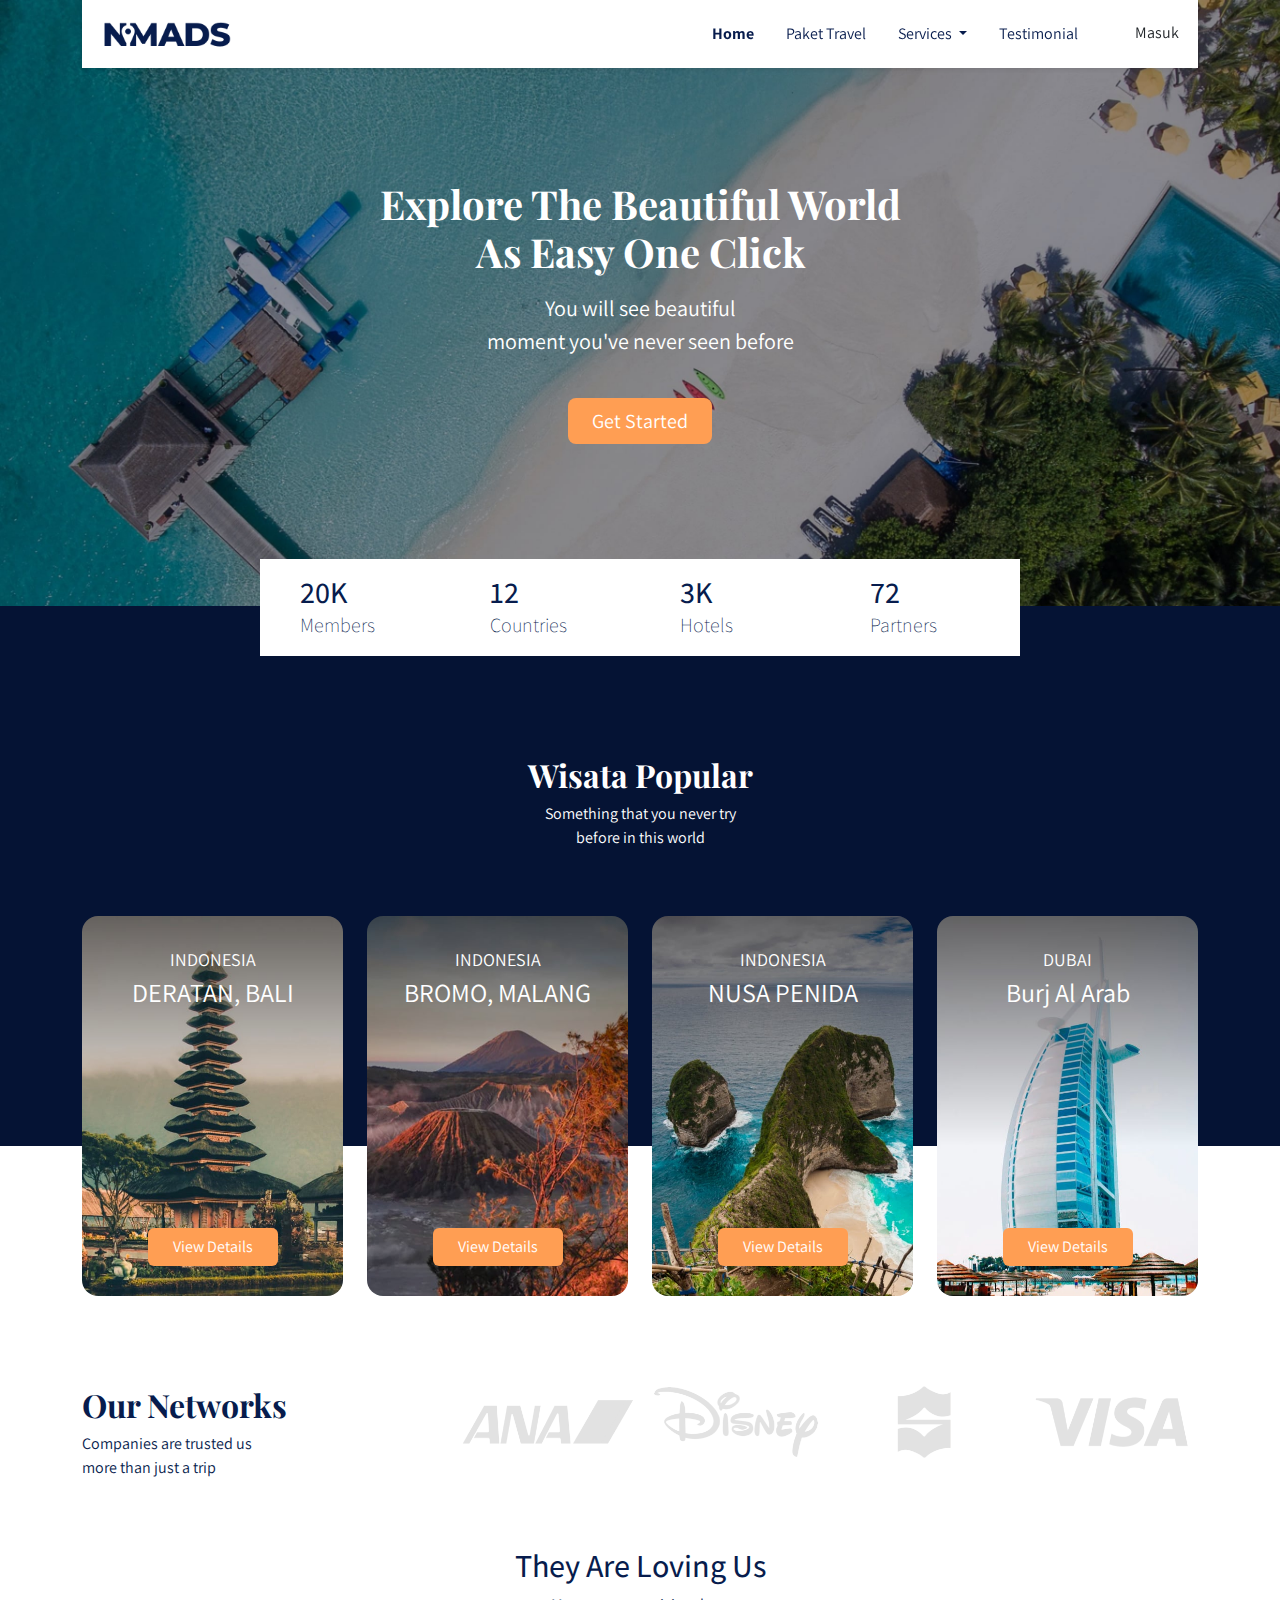
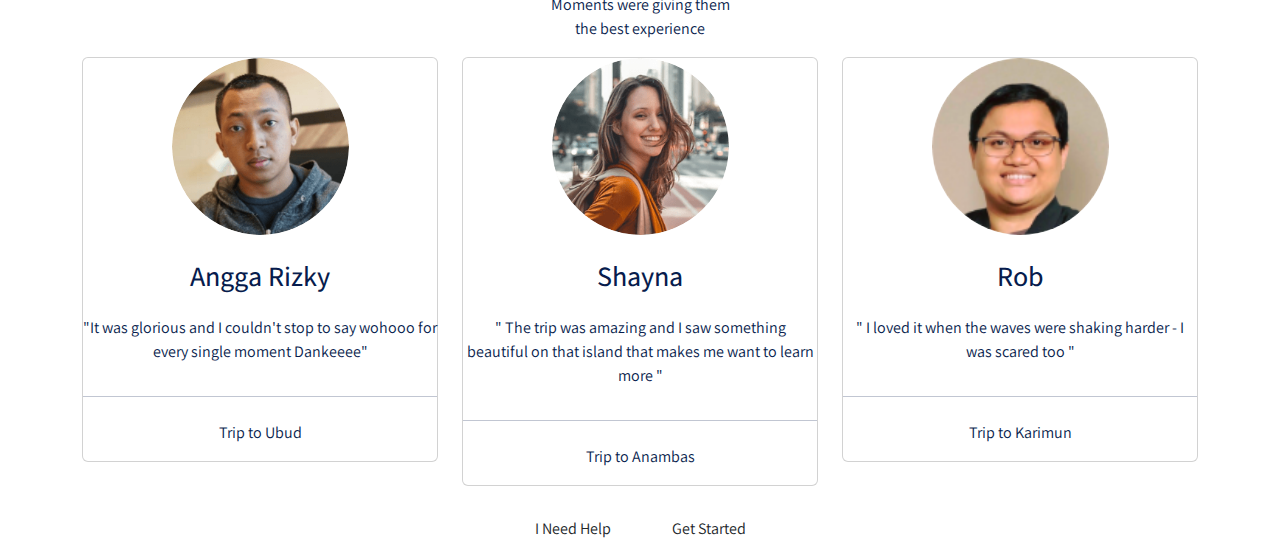
==== commit 9bc87d87: "Add Testimonial section" ====
--- a/index.html
+++ b/index.html
@@ -252,6 +252,68 @@
             </div>
         </div>
     </section>
+    <section class="section section-testimonial-content" id="testimonialContent">
+        <div class="container">
+            <div class="section-popular-travel row justify-content-center">
+                <div class="col-sm-6 col-md-6 col-lg-4">
+                    <div class="card card-testimonial text-center">
+                        <div class="testimonial-content">
+                            <img src="frontend/images/avatar-1@2x.png" alt="User" class="mb-4 w-50 rounded-circle">
+                            <h3 class="mb-4">Angga Rizky</h3>
+                            <p class="testimonial">
+                                "It was glorious and I couldn't stop to say wohooo for every single moment Dankeeee"
+                            </p>
+                        </div>
+                        <hr>
+                        <p class="trip-to mt-2">
+                            Trip to Ubud
+                        </p>
+                    </div>
+                </div>
+                 <div class="col-sm-6 col-md-6 col-lg-4">
+                    <div class="card card-testimonial text-center">
+                        <div class="testimonial-content">
+                            <img src="frontend/images/avatar-2@2x.png" alt="User" class="mb-4 w-50 rounded-circle">
+                            <h3 class="mb-4">Shayna</h3>
+                            <p class="testimonial">
+                                " The trip was amazing and I saw something beautiful on that island that makes me want to learn more "
+                            </p>
+                        </div>
+                        <hr>
+                        <p class="trip-to mt-2">
+                            Trip to Anambas
+                        </p>
+                    </div>
+                </div>
+                 <div class="col-sm-6 col-md-6 col-lg-4">
+                    <div class="card card-testimonial text-center">
+                        <div class="testimonial-content">
+                            <img src="frontend/images/avatar-3@2x.png" alt="User" class="mb-4 w-50 rounded-circle">
+                            <h3 class="mb-4">Rob</h3>
+                            <p class="testimonial">
+                                " I loved it when the waves were shaking harder - I was scared too "
+                            </p>
+                        </div>
+                        <hr>
+                        <p class="trip-to mt-2">
+                            Trip to Karimun
+                        </p>
+                    </div>
+                </div>
+            </div>
+        </div>
+        <div class="row">
+            <div class="col-12 text-center">
+                <a href="#" class="btn btn-need-help px-4 mt-4 mx-1">
+                    I Need Help
+                </a>
+                <a href="#" class="btn btn-get-started px-4 mt-4 mx-1">
+                    Get Started
+                </a>
+            </div>
+        </div>
+    </section>
+
 </main>
 
 
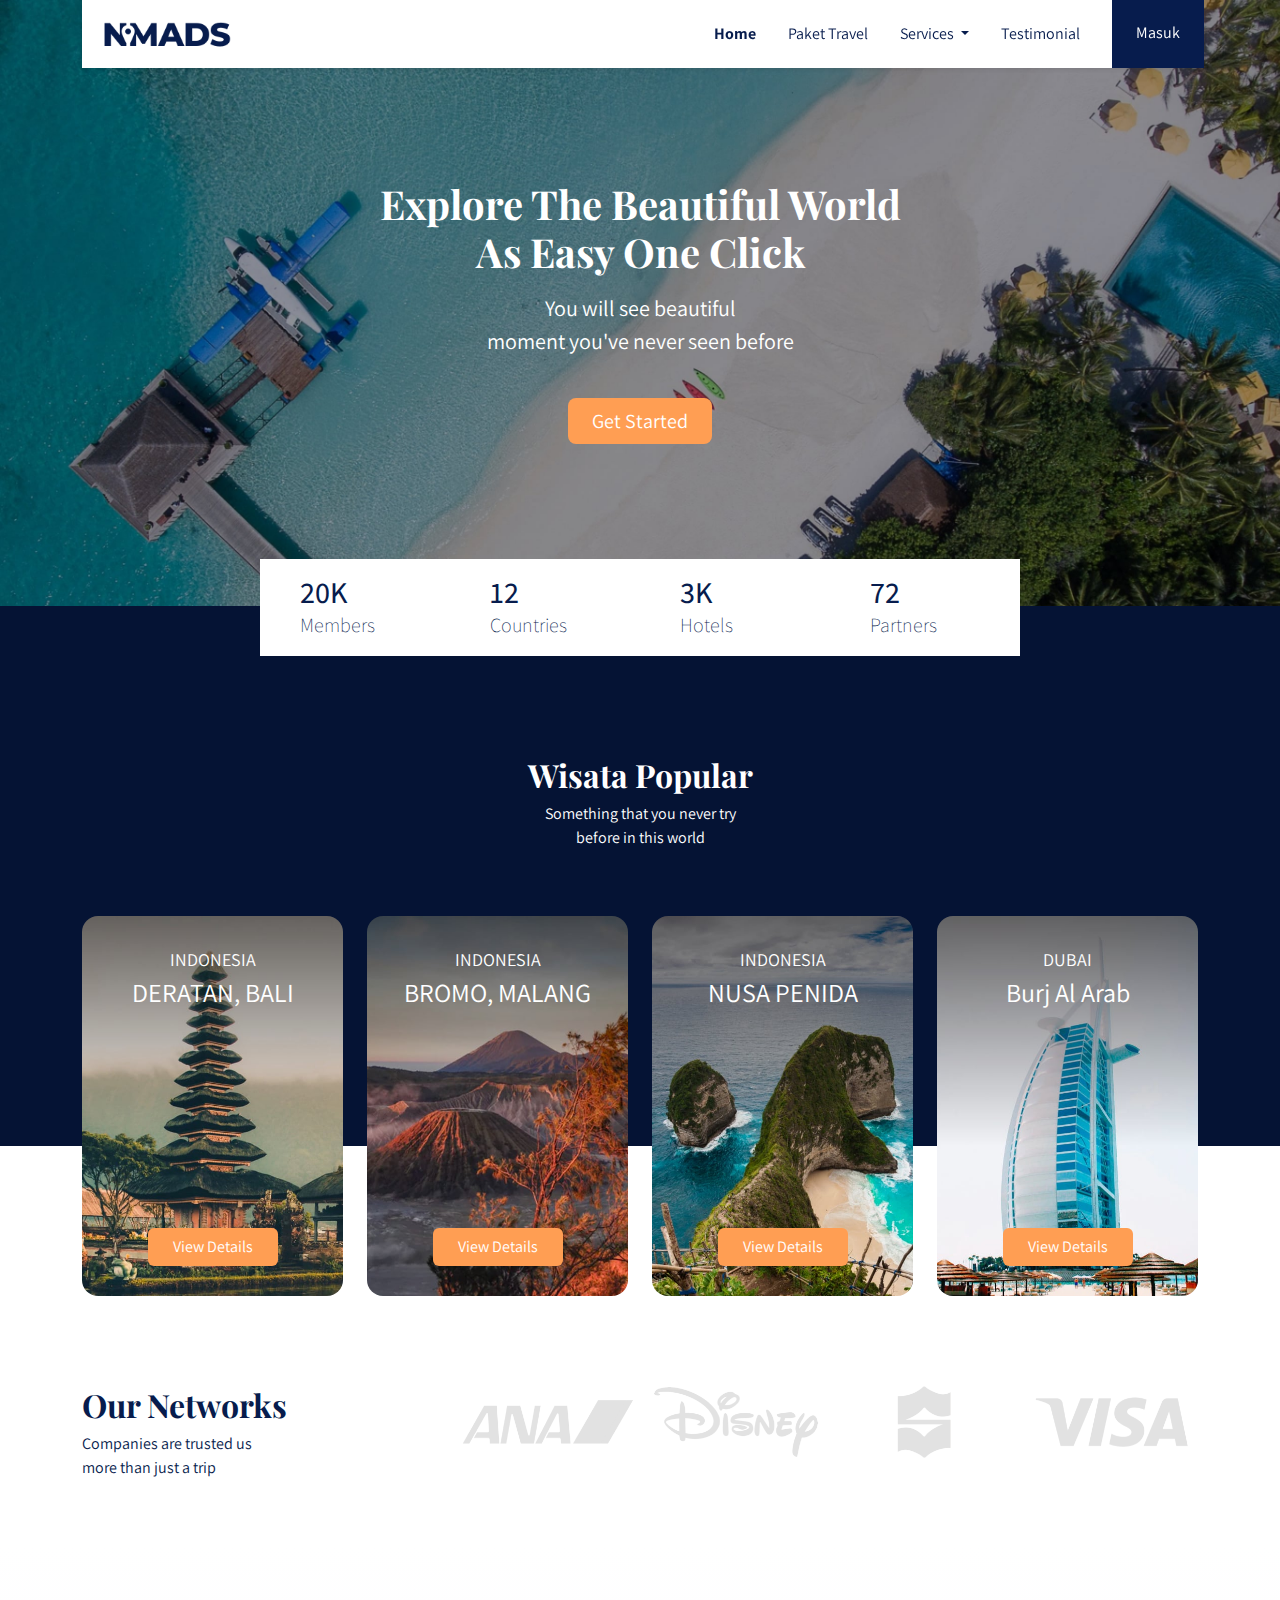
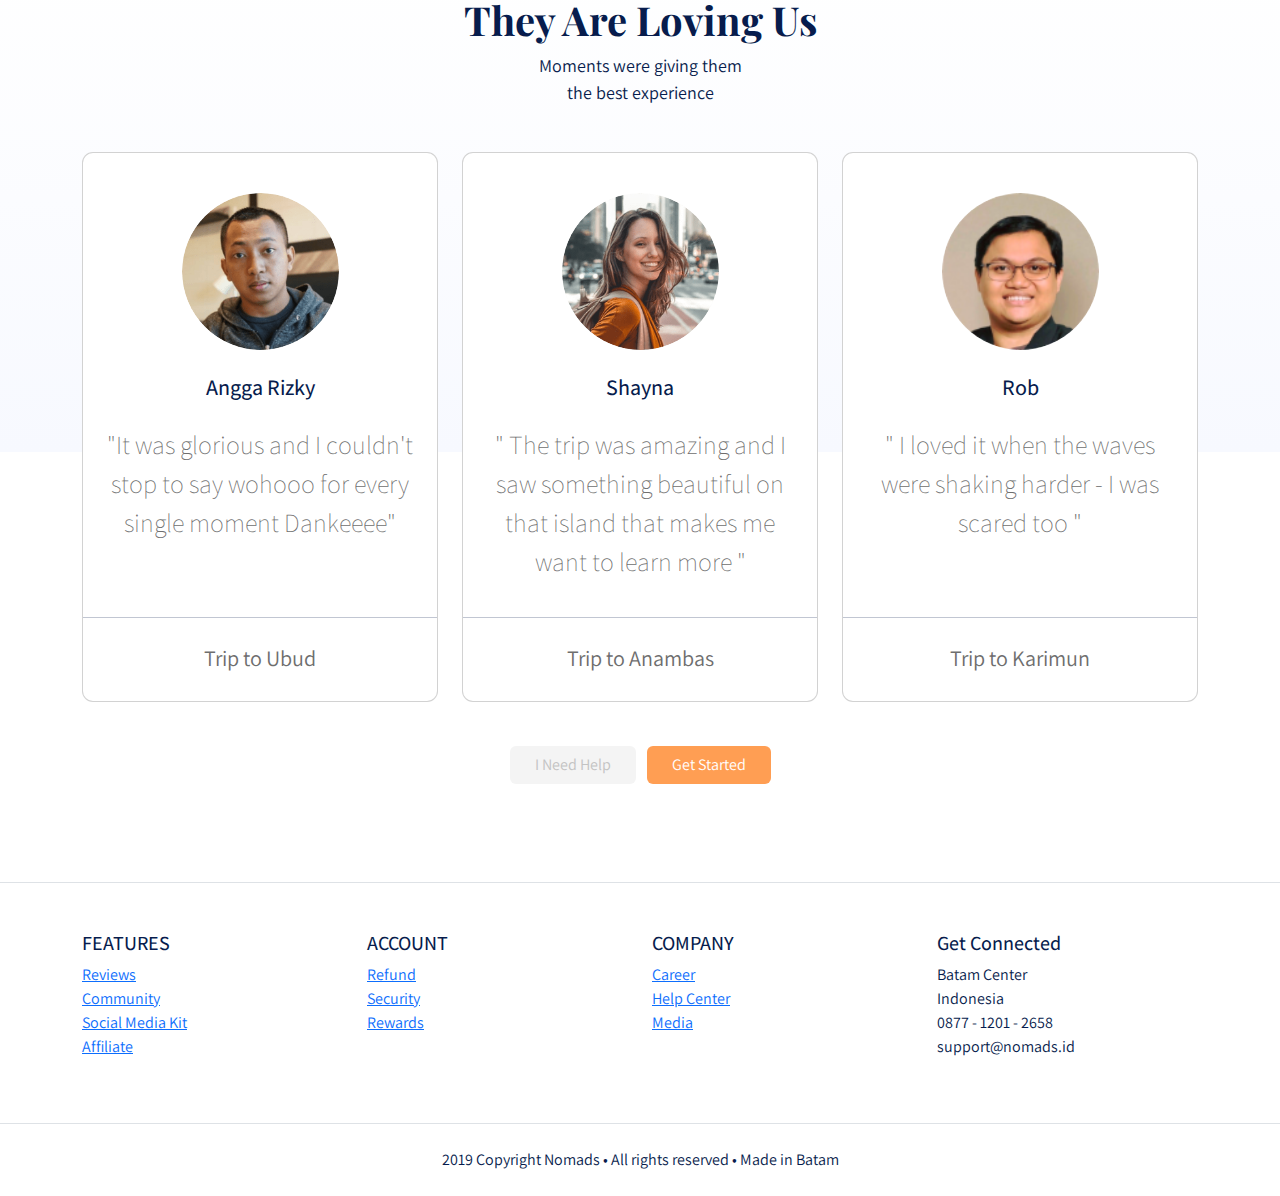
==== commit 560c17fb: "Add footer" ====
--- a/index.html
+++ b/index.html
@@ -270,13 +270,14 @@
                         </p>
                     </div>
                 </div>
-                 <div class="col-sm-6 col-md-6 col-lg-4">
+                <div class="col-sm-6 col-md-6 col-lg-4">
                     <div class="card card-testimonial text-center">
                         <div class="testimonial-content">
                             <img src="frontend/images/avatar-2@2x.png" alt="User" class="mb-4 w-50 rounded-circle">
                             <h3 class="mb-4">Shayna</h3>
                             <p class="testimonial">
-                                " The trip was amazing and I saw something beautiful on that island that makes me want to learn more "
+                                " The trip was amazing and I saw something beautiful on that island that makes me want
+                                to learn more "
                             </p>
                         </div>
                         <hr>
@@ -285,7 +286,7 @@
                         </p>
                     </div>
                 </div>
-                 <div class="col-sm-6 col-md-6 col-lg-4">
+                <div class="col-sm-6 col-md-6 col-lg-4">
                     <div class="card card-testimonial text-center">
                         <div class="testimonial-content">
                             <img src="frontend/images/avatar-3@2x.png" alt="User" class="mb-4 w-50 rounded-circle">
@@ -313,9 +314,72 @@
             </div>
         </div>
     </section>
-
 </main>
-
+<footer class="section-footer mt-5 mb-4 border-top">
+    <div class="container pt-5 pb-5">
+        <div class="row justify-content-center">
+            <div class="col-12">
+                <div class="row">
+                    <div class="col-12">
+                        <div class="row">
+                            <div class="col-12 col-lg-3">
+                                <h5>FEATURES</h5>
+                                <ul class="list-unstyled">
+                                    <li>
+                                        <a href="#">Reviews</a>
+                                    </li>
+                                    <li>
+                                        <a href="#">Community</a>
+                                    </li>
+                                    <li>
+                                        <a href="#">Social Media Kit</a>
+                                    </li>
+                                    <li>
+                                        <a href="#">Affiliate</a>
+                                    </li>
+                                </ul>
+                            </div>
+                            <div class="col-12 col-lg-3">
+                                <h5>ACCOUNT</h5>
+                                <ul class="list-unstyled">
+                                    <li><a href="#">Refund</a></li>
+                                    <li><a href="#">Security</a></li>
+                                    <li><a href="#">Rewards</a></li>
+                                </ul>
+                            </div>
+                            <div class="col-12 col-lg-3">
+                                <h5>COMPANY</h5>
+                                <ul class="list-unstyled">
+                                    <li><a href="#">Career</a></li>
+                                    <li><a href="#">Help Center</a></li>
+                                    <li><a href="#">Media</a></li>
+                                </ul>
+                            </div>
+                            <div class="col-12 col-lg-3">
+                                <h5>Get Connected</h5>
+                                <ul class="list-unstyled">
+                                    <li>Batam Center</li>
+                                    <li>Indonesia</li>
+                                    <li>0877 - 1201 - 2658</li>
+                                    <li>support@nomads.id</li>
+                                </ul>
+                            </div>
+                        </div>
+                    </div>
+                </div>
+            </div>
+        </div>
+    </div>
+    <div class="container-fluid">
+        <div
+                class="row border-top justify-content-center align-items-center pt-4"
+        >
+            <div class="col-auto text-gray-500 font-weight-light">
+                2019 Copyright Nomads • All rights reserved • Made in Batam
+            </div>
+        </div>
+    </div>
+</footer>
 
 <script src="frontend/libraries/jquery/jquery-3.6.1.min.js"></script>
 <script src="frontend/libraries/bootstrap/js/bootstrap.bundle.js"></script>
--- a/frontend/styles/main.css
+++ b/frontend/styles/main.css
@@ -24,12 +24,26 @@
   color: #071C4D !important;
 }
 
-.btn-login {
-  background-color: #071C4D;
-  color: #fff;
-}
-.btn-login:hover {
-  color: #fff;
+.btn-login-desktop {
+  background-color: #071C4D !important;
+  color: #fff !important;
+  border: none !important;
+}
+.btn-login-desktop:hover {
+  background-color: #1e3771 !important;
+  color: #fff;
+  border: none !important;
+}
+
+.btn-login-mobile {
+  background-color: #071C4D !important;
+  color: #fff !important;
+  border: none !important;
+}
+.btn-login-mobile:hover {
+  background-color: #1e3771 !important;
+  color: #fff !important;
+  border: none !important;
 }
 
 header {
@@ -50,10 +64,11 @@
   font-size: 22px;
 }
 header .btn-get-started {
-  background-color: #FF9E53;
+  background-color: #FF9E53 !important;
   color: #fff;
 }
 header .btn-get-started:hover {
+  background-color: #FFAA69 !important;
   color: #fff;
 }
 
@@ -130,17 +145,67 @@
   max-width: 100%;
 }
 
-.section-testimonials-heading {
+.section-testimonial-heading {
   background: linear-gradient(#fff 0%, #f7f9ff 100%);
   padding-top: 50px;
   min-height: 506px;
 }
-.section-testimonials-heading h2 {
-  font-family: "Playfair Display", serif;
-  font-weight: bold;
-}
-.section-testimonials-heading p {
+.section-testimonial-heading h2 {
+  font-family: "Playfair Display", serif;
+  font-weight: bold;
+  font-size: 40px;
+}
+.section-testimonial-heading p {
   font-size: 18px;
 }
 
+.section-testimonial-content {
+  margin-top: -300px;
+  padding-bottom: 50px;
+}
+.section-testimonial-content .card-testimonial {
+  padding: 40px 20px 10px;
+  border-radius: 11px;
+  margin-bottom: 20px;
+}
+.section-testimonial-content .card-testimonial .testimonial-content {
+  min-height: 380px;
+}
+.section-testimonial-content .card-testimonial h3 {
+  font-size: 22px;
+}
+.section-testimonial-content .card-testimonial .testimonial {
+  font-weight: 200;
+  font-size: 26px;
+  color: #6e6e6e;
+  min-height: 160px;
+}
+.section-testimonial-content .card-testimonial .trip-to {
+  font-weight: normal;
+  font-size: 22px;
+  color: #6e6e6e;
+}
+.section-testimonial-content .card-testimonial hr {
+  margin-left: -20px;
+  margin-right: -20px;
+}
+
+.btn-need-help {
+  background-color: #F4F4F4 !important;
+  color: #C3C3C3 !important;
+}
+.btn-need-help:hover {
+  background-color: #FAFAFA !important;
+  color: #C3C3C3;
+}
+
+.btn-get-started {
+  background-color: #FF9E53 !important;
+  color: #fff;
+}
+.btn-get-started:hover {
+  background-color: #FFAA69 !important;
+  color: #fff;
+}
+
 /*# sourceMappingURL=main.css.map */
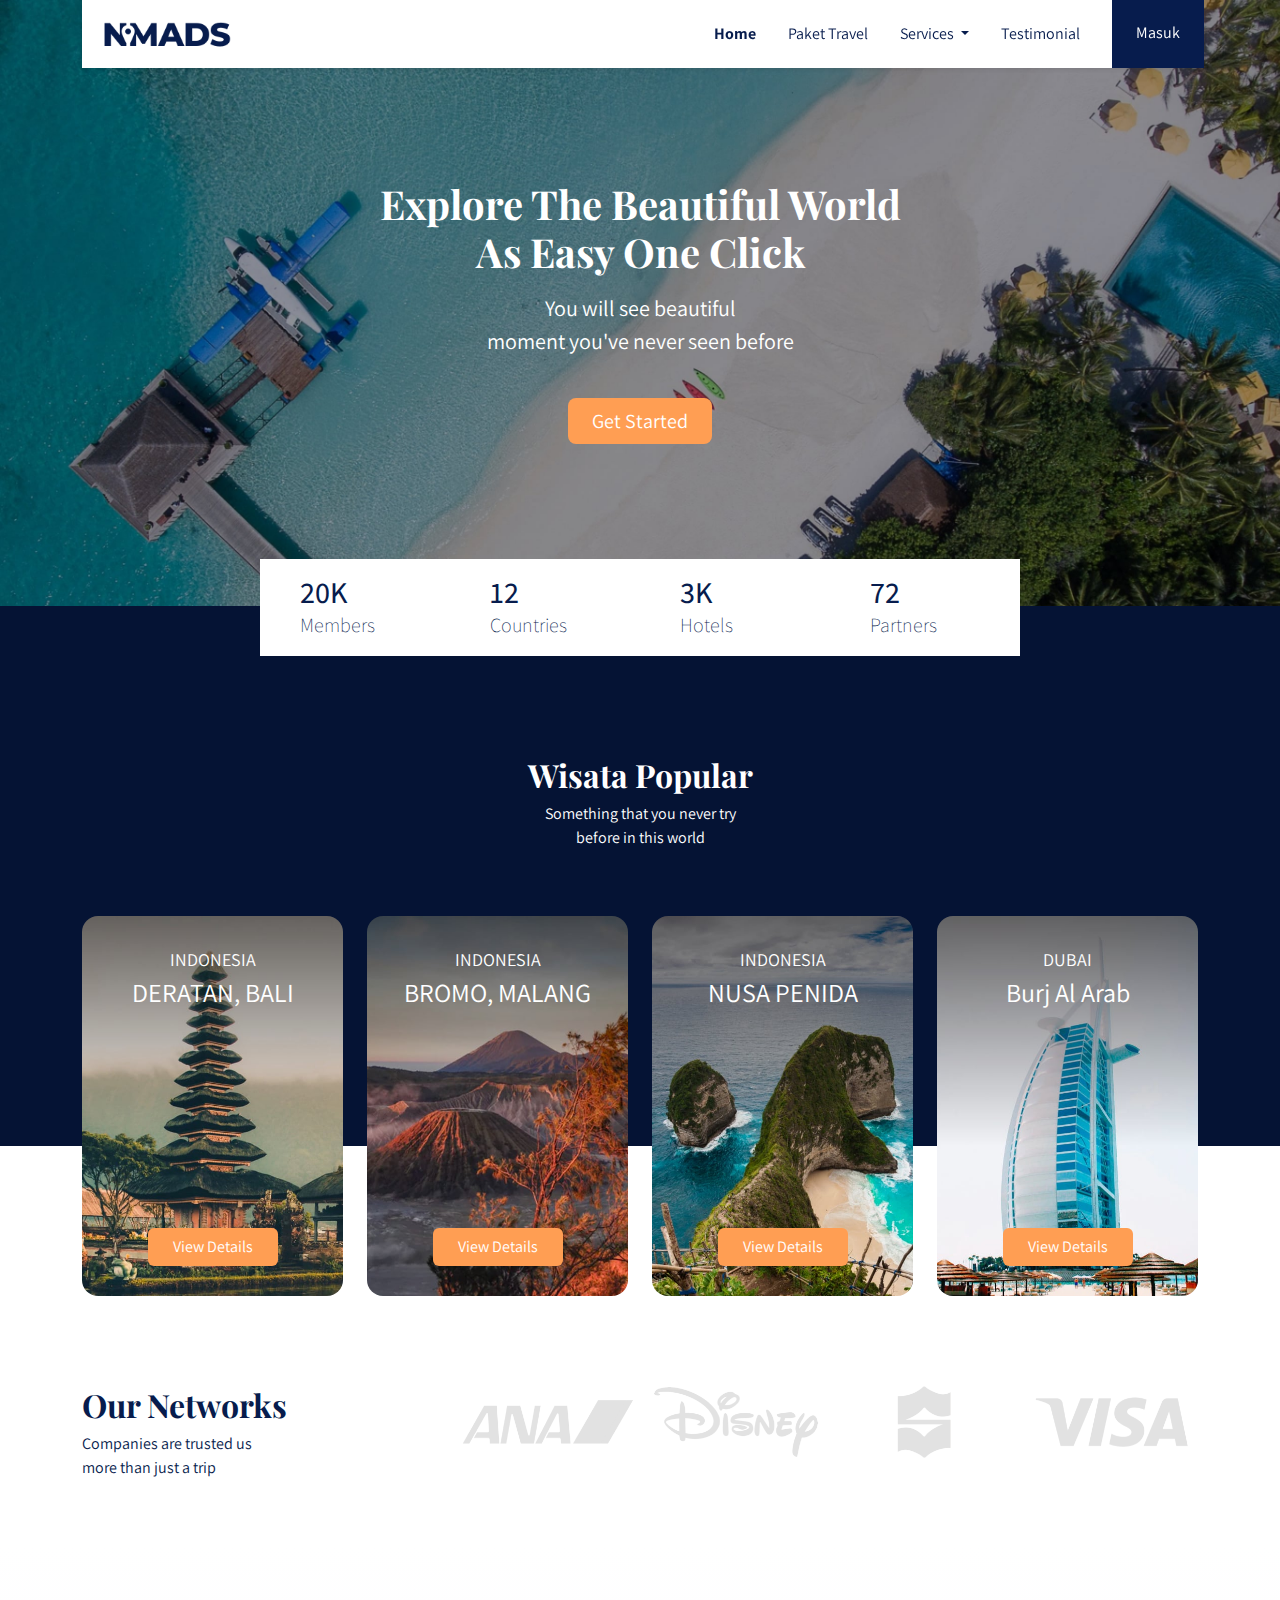
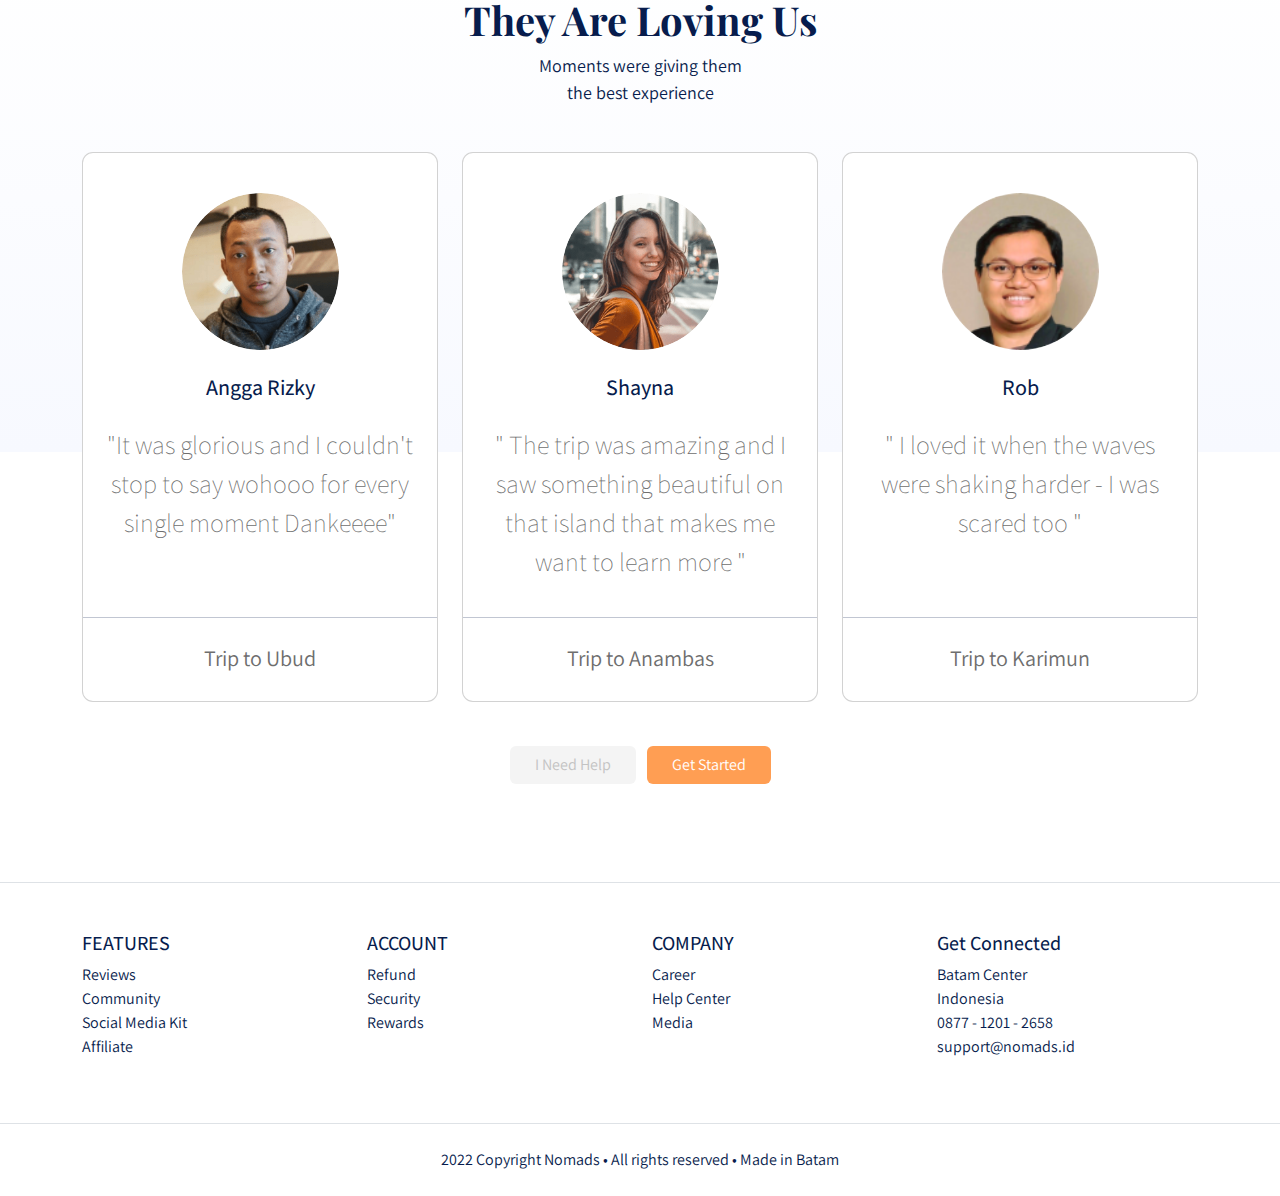
==== commit cdd95632: "Update footer content" ====
--- a/index.html
+++ b/index.html
@@ -375,7 +375,7 @@
                 class="row border-top justify-content-center align-items-center pt-4"
         >
             <div class="col-auto text-gray-500 font-weight-light">
-                2019 Copyright Nomads • All rights reserved • Made in Batam
+                2022 Copyright Nomads • All rights reserved • Made in Batam
             </div>
         </div>
     </div>
--- a/frontend/styles/main.css
+++ b/frontend/styles/main.css
@@ -208,4 +208,9 @@
   color: #fff;
 }
 
+.section-footer a {
+  color: #071C4D;
+  text-decoration: none;
+}
+
 /*# sourceMappingURL=main.css.map */
